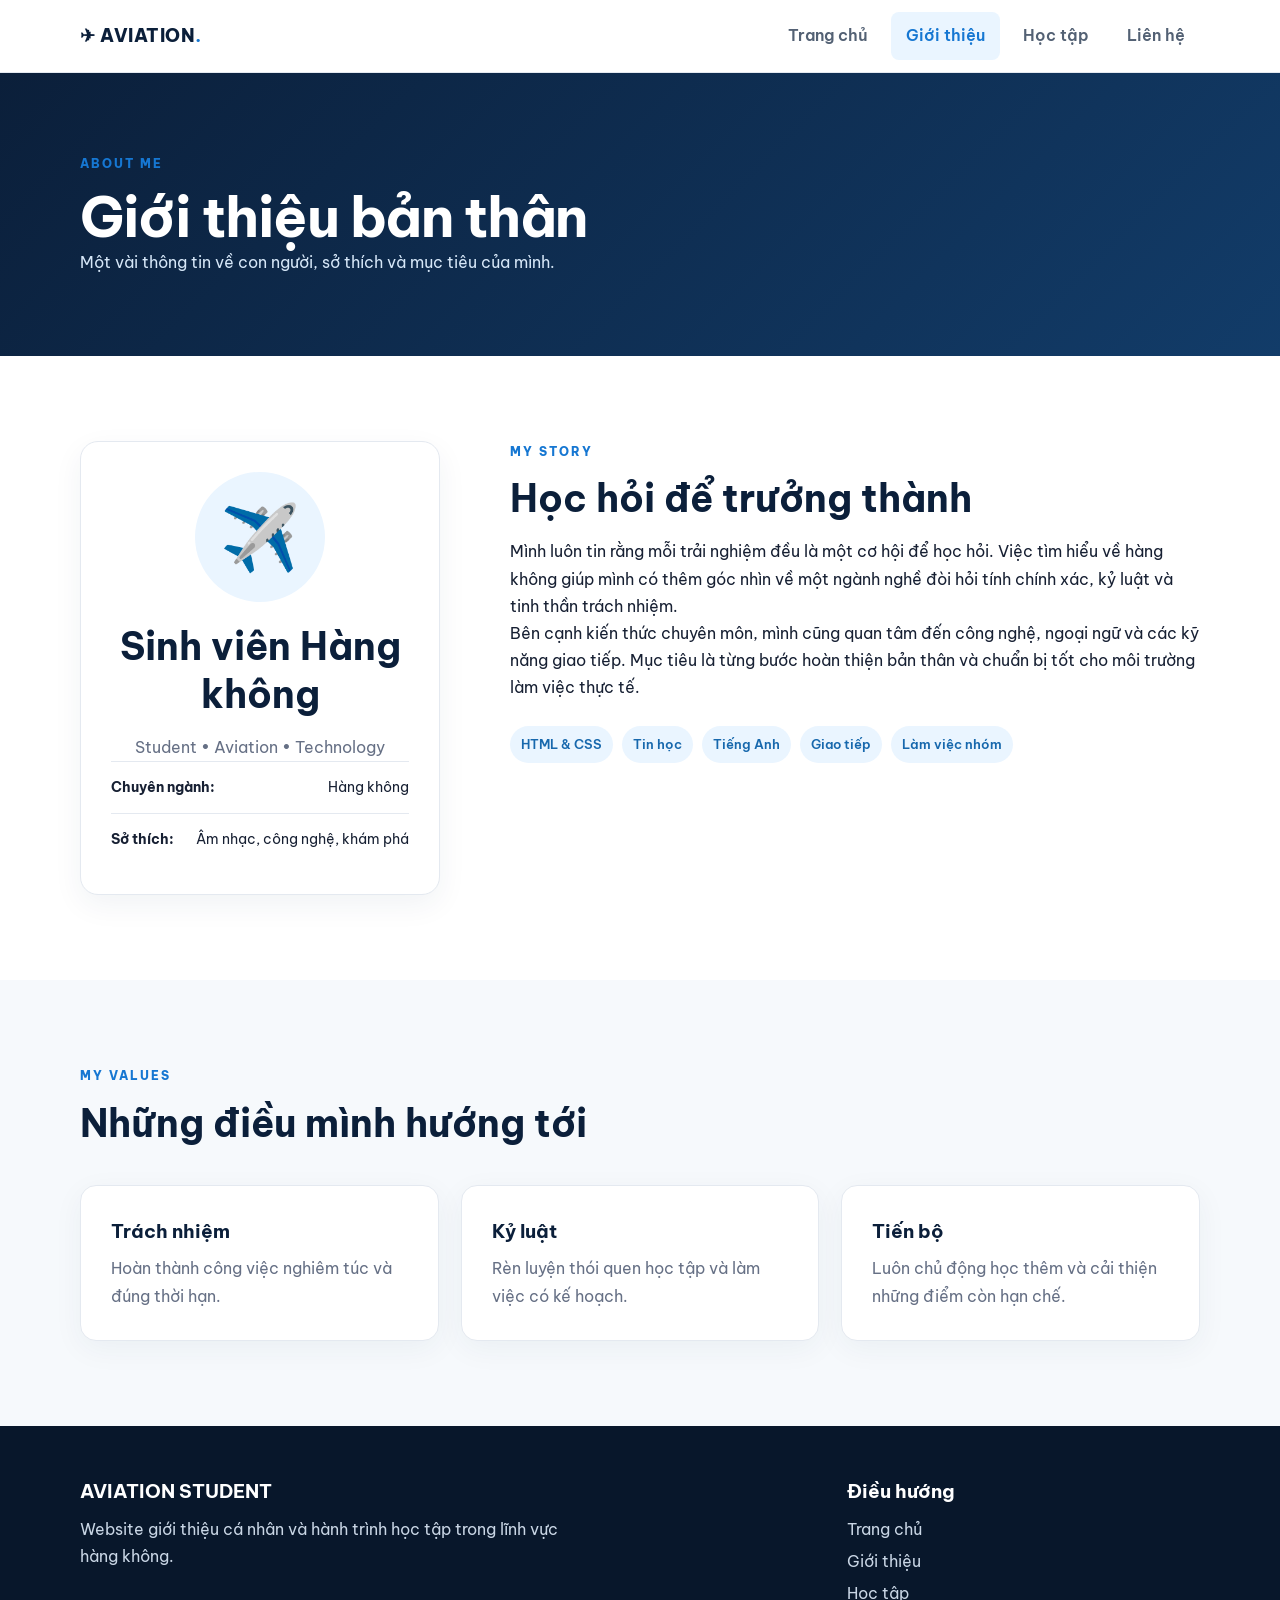
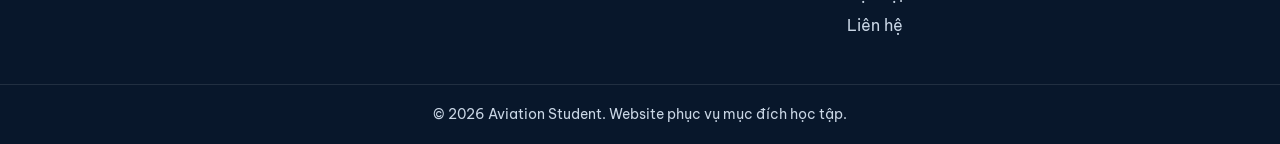
==== about.html @ e6d18a39 "Add files via upload Upload website" ====
<!DOCTYPE html>
<html lang="vi">
<head>
    <meta charset="UTF-8">
    <meta name="viewport" content="width=device-width, initial-scale=1.0">
    <meta name="description" content="Website cá nhân của sinh viên ngành Hàng không">
    <title>Giới thiệu | Aviation Student</title>
    <link rel="stylesheet" href="css/style.css">
</head>
<body>
<header class="site-header">
    <div class="container nav-wrap">
        <a class="logo" href="index.html">✈ AVIATION<span>.</span></a>
        <nav class="nav">
            <a class="" href="index.html">Trang chủ</a>
            <a class="active" href="about.html">Giới thiệu</a>
            <a class="" href="study.html">Học tập</a>
            <a class="" href="contact.html">Liên hệ</a>
        </nav>
    </div>
</header>

<main>

<section class="page-banner">
    <div class="container">
        <p class="eyebrow">ABOUT ME</p>
        <h1>Giới thiệu bản thân</h1>
        <p>Một vài thông tin về con người, sở thích và mục tiêu của mình.</p>
    </div>
</section>

<section class="section">
    <div class="container about-grid">
        <div class="profile-card">
            <div class="avatar">✈️</div>
            <h2>Sinh viên Hàng không</h2>
            <p class="muted">Student • Aviation • Technology</p>
            <div class="profile-line"><strong>Chuyên ngành:</strong><span>Hàng không</span></div>
            <div class="profile-line"><strong>Sở thích:</strong><span>Âm nhạc, công nghệ, khám phá</span></div>
        </div>
        <div>
            <p class="eyebrow">MY STORY</p>
            <h2>Học hỏi để trưởng thành</h2>
            <p>Mình luôn tin rằng mỗi trải nghiệm đều là một cơ hội để học hỏi. Việc tìm hiểu về hàng không giúp mình có thêm góc nhìn về một ngành nghề đòi hỏi tính chính xác, kỷ luật và tinh thần trách nhiệm.</p>
            <p>Bên cạnh kiến thức chuyên môn, mình cũng quan tâm đến công nghệ, ngoại ngữ và các kỹ năng giao tiếp. Mục tiêu là từng bước hoàn thiện bản thân và chuẩn bị tốt cho môi trường làm việc thực tế.</p>
            <div class="skills">
                <span>HTML & CSS</span><span>Tin học</span><span>Tiếng Anh</span><span>Giao tiếp</span><span>Làm việc nhóm</span>
            </div>
        </div>
    </div>
</section>

<section class="section light">
    <div class="container">
        <div class="section-heading">
            <p class="eyebrow">MY VALUES</p>
            <h2>Những điều mình hướng tới</h2>
        </div>
        <div class="cards three">
            <article class="card"><h3>Trách nhiệm</h3><p>Hoàn thành công việc nghiêm túc và đúng thời hạn.</p></article>
            <article class="card"><h3>Kỷ luật</h3><p>Rèn luyện thói quen học tập và làm việc có kế hoạch.</p></article>
            <article class="card"><h3>Tiến bộ</h3><p>Luôn chủ động học thêm và cải thiện những điểm còn hạn chế.</p></article>
        </div>
    </div>
</section>

</main>

<footer class="footer">
    <div class="container footer-grid">
        <div>
            <h3>AVIATION STUDENT</h3>
            <p>Website giới thiệu cá nhân và hành trình học tập trong lĩnh vực hàng không.</p>
        </div>
        <div>
            <h3>Điều hướng</h3>
            <a href="index.html">Trang chủ</a>
            <a href="about.html">Giới thiệu</a>
            <a href="study.html">Học tập</a>
            <a href="contact.html">Liên hệ</a>
        </div>
    </div>
    <div class="copyright">© 2026 Aviation Student. Website phục vụ mục đích học tập.</div>
</footer>
</body>
</html>
---- css/style.css ----
@import url('https://fonts.googleapis.com/css2?family=Be+Vietnam+Pro:wght@400;500;600;700;800&display=swap');

:root{
    --navy:#0b1f3a; --blue:#1677d2; --sky:#eaf5ff; --text:#172033;
    --muted:#667085; --white:#fff; --border:#e4e9f0; --light:#f6f9fc;
}
*{box-sizing:border-box;margin:0;padding:0}
html{scroll-behavior:smooth}
body{font-family:'Be Vietnam Pro',Arial,sans-serif;color:var(--text);line-height:1.7;background:#fff}
a{text-decoration:none;color:inherit}
.container{width:min(1120px,92%);margin:auto}
.site-header{position:sticky;top:0;z-index:20;background:rgba(255,255,255,.96);border-bottom:1px solid var(--border);backdrop-filter:blur(10px)}
.nav-wrap{height:72px;display:flex;align-items:center;justify-content:space-between}
.logo{font-weight:800;letter-spacing:.5px;color:var(--navy);font-size:1.1rem}
.logo span{color:var(--blue)}
.nav{display:flex;gap:8px}
.nav a{padding:10px 15px;border-radius:8px;font-weight:600;color:#536174}
.nav a:hover,.nav a.active{background:var(--sky);color:var(--blue)}
.hero{background:linear-gradient(135deg,#f4faff 0%,#eaf5ff 55%,#fff 100%);min-height:590px;display:flex;align-items:center}
.hero-content{display:grid;grid-template-columns:1.5fr 1fr;gap:70px;align-items:center}
.eyebrow{font-size:.78rem;font-weight:800;letter-spacing:2px;color:var(--blue);margin-bottom:12px}
h1{font-size:clamp(2.2rem,5vw,4.2rem);line-height:1.12;letter-spacing:-1.5px;color:var(--navy)}
h1 span{color:var(--blue)}
h2{font-size:clamp(1.7rem,3vw,2.5rem);line-height:1.25;color:var(--navy);margin-bottom:16px}
h3{color:var(--navy);margin-bottom:8px}
.lead{font-size:1.08rem;color:var(--muted);max-width:650px;margin:22px 0 30px}
.hero-actions{display:flex;gap:12px;flex-wrap:wrap}
.btn{display:inline-block;padding:12px 20px;border-radius:9px;border:1px solid transparent;font-weight:700;cursor:pointer;font:inherit}
.btn-primary{background:var(--blue);color:#fff}.btn-primary:hover{background:#0e62b2}
.btn-outline{border-color:#c8d3df;color:var(--navy);background:#fff}.btn-outline:hover{border-color:var(--blue);color:var(--blue)}
.hero-card{background:var(--navy);color:#fff;border-radius:24px;padding:55px 35px;text-align:center;box-shadow:0 25px 60px rgba(11,31,58,.18)}
.plane-icon{font-size:5rem;margin-bottom:20px}
.hero-card p{font-size:1.1rem}
.section{padding:85px 0}
.section.light{background:var(--light)}
.section-heading{max-width:760px;margin-bottom:38px}
.section-heading>p:last-child{color:var(--muted)}
.cards{display:grid;gap:22px}.cards.three{grid-template-columns:repeat(3,1fr)}
.card{padding:30px;background:#fff;border:1px solid var(--border);border-radius:16px;box-shadow:0 8px 30px rgba(20,50,80,.05)}
.card p,.content-box p{color:var(--muted)}
.card-icon{font-size:2rem;margin-bottom:15px}.subject>span{color:var(--blue);font-weight:800;font-size:.8rem}
.quote-section{padding:75px 0;background:var(--navy);color:#fff}
.quote{text-align:center;max-width:800px}.quote-mark{font-size:5rem;line-height:.5;color:#65b5ff}
blockquote{font-size:1.6rem;font-weight:600;margin:25px 0 10px}.quote p{opacity:.7}
.page-banner{padding:80px 0;background:linear-gradient(135deg,#0b1f3a,#123c69);color:#fff}
.page-banner h1{color:#fff;font-size:clamp(2.2rem,5vw,3.5rem)}.page-banner>div>p:last-child{color:#d6e7f8;max-width:700px}
.about-grid,.contact-grid{display:grid;grid-template-columns:360px 1fr;gap:70px;align-items:start}
.profile-card{border:1px solid var(--border);border-radius:18px;padding:30px;text-align:center;background:#fff;box-shadow:0 10px 30px rgba(20,50,80,.06)}
.avatar{width:130px;height:130px;margin:0 auto 20px;border-radius:50%;display:grid;place-items:center;background:var(--sky);font-size:4rem}
.muted{color:var(--muted)}
.profile-line{display:flex;justify-content:space-between;gap:15px;text-align:left;padding:13px 0;border-top:1px solid var(--border);font-size:.9rem}
.skills{display:flex;flex-wrap:wrap;gap:9px;margin-top:25px}.skills span{background:var(--sky);color:#1768ad;padding:7px 11px;border-radius:99px;font-size:.82rem;font-weight:600}
.content-box{background:var(--light);padding:32px;border-radius:16px;border-left:4px solid var(--blue)}.content-box p+p{margin-top:15px}
.timeline{max-width:850px}.timeline-item{display:flex;gap:22px;padding:22px 0;border-bottom:1px solid var(--border)}
.timeline-item>span{min-width:42px;height:42px;border-radius:50%;background:var(--sky);color:var(--blue);display:grid;place-items:center;font-weight:800}
.contact-list{margin-top:28px;display:grid;gap:20px}.contact-list>div{display:flex;gap:16px}.contact-list span{font-size:1.5rem}.contact-list p{color:var(--muted)}
.contact-form{background:var(--light);padding:30px;border-radius:18px;display:grid;gap:9px}
.contact-form label{font-weight:700;font-size:.9rem;margin-top:4px}
.contact-form input,.contact-form textarea{border:1px solid #d5dde7;border-radius:8px;padding:12px 14px;font:inherit;background:#fff;resize:vertical}
.contact-form input:focus,.contact-form textarea:focus{outline:2px solid #b7dcff;border-color:var(--blue)}
.contact-form small{color:var(--muted);margin-top:5px}
.footer{background:#08172b;color:#c9d6e5;padding:50px 0 0}.footer-grid{display:grid;grid-template-columns:2fr 1fr;gap:60px;padding-bottom:40px}.footer h3{color:#fff}.footer p{max-width:500px}.footer a{display:block;margin:5px 0;color:#c9d6e5}.footer a:hover{color:#fff}.copyright{text-align:center;border-top:1px solid rgba(255,255,255,.1);padding:18px;font-size:.85rem}
@media(max-width:800px){
    .nav-wrap{height:auto;min-height:70px;flex-direction:column;gap:8px;padding:12px 0}
    .nav{width:100%;justify-content:center;flex-wrap:wrap}.nav a{padding:7px 10px;font-size:.9rem}
    .hero{padding:70px 0}.hero-content{grid-template-columns:1fr;gap:35px}
    .hero-card{padding:35px}
    .cards.three{grid-template-columns:1fr}
    .section{padding:60px 0}
    .about-grid,.contact-grid{grid-template-columns:1fr;gap:35px}
    .page-banner{padding:60px 0}
    .footer-grid{grid-template-columns:1fr;gap:25px}
}
@media(max-width:450px){h1{font-size:2.2rem}.hero-actions .btn{width:100%;text-align:center}}
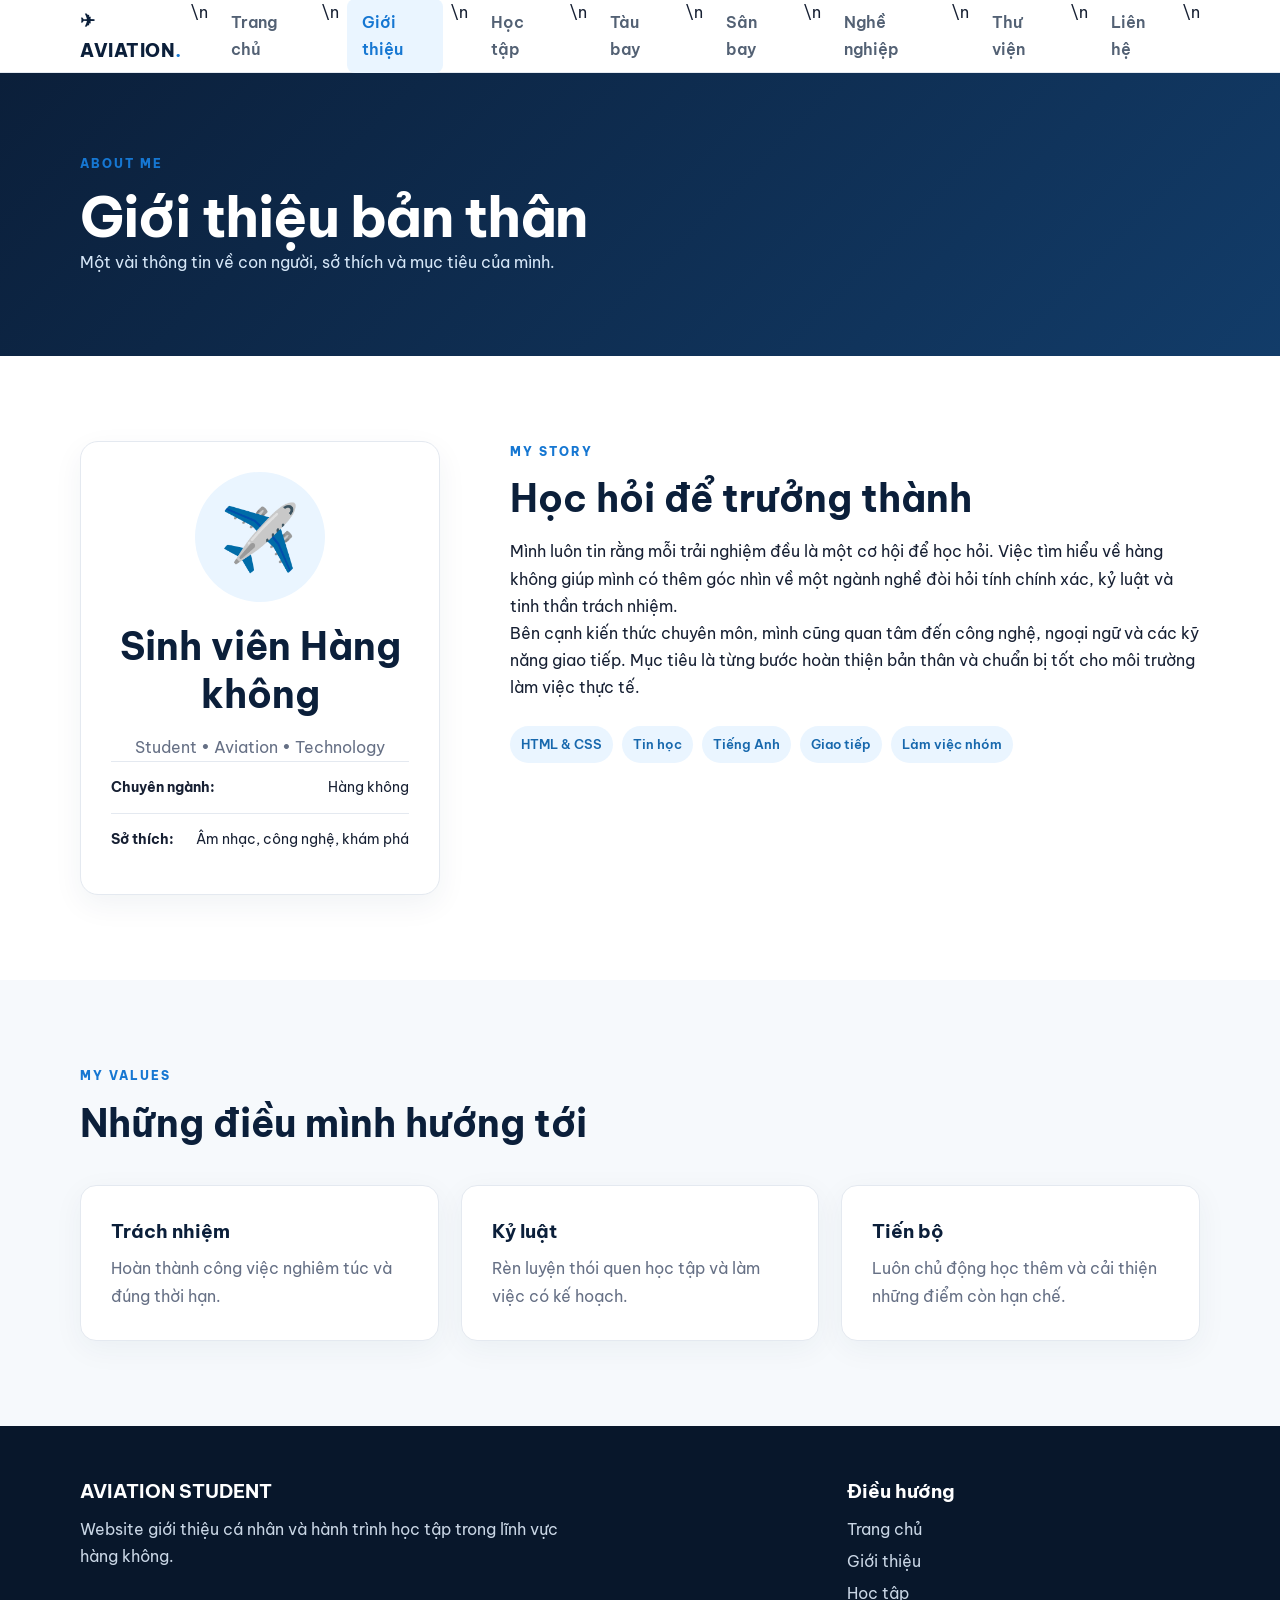
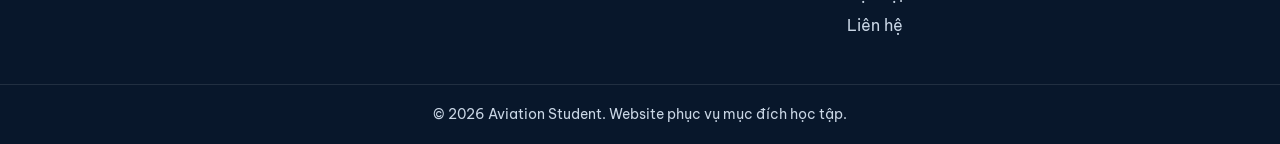
==== commit 65f5ed1f: "Unify navigation across all pages" ====
--- a/about.html
+++ b/about.html
@@ -11,12 +11,7 @@
 <header class="site-header">
     <div class="container nav-wrap">
         <a class="logo" href="index.html">✈ AVIATION<span>.</span></a>
-        <nav class="nav">
-            <a class="" href="index.html">Trang chủ</a>
-            <a class="active" href="about.html">Giới thiệu</a>
-            <a class="" href="study.html">Học tập</a>
-            <a class="" href="contact.html">Liên hệ</a>
-        </nav>
+        <nav class="nav">\n            <a class="" href="index.html">Trang chủ</a>\n            <a class="active" href="about.html">Giới thiệu</a>\n            <a class="" href="study.html">Học tập</a>\n            <a class="" href="aircraft.html">Tàu bay</a>\n            <a class="" href="airport.html">Sân bay</a>\n            <a class="" href="careers.html">Nghề nghiệp</a>\n            <a class="" href="gallery.html">Thư viện</a>\n            <a class="" href="contact.html">Liên hệ</a>\n        </nav>
     </div>
 </header>
 
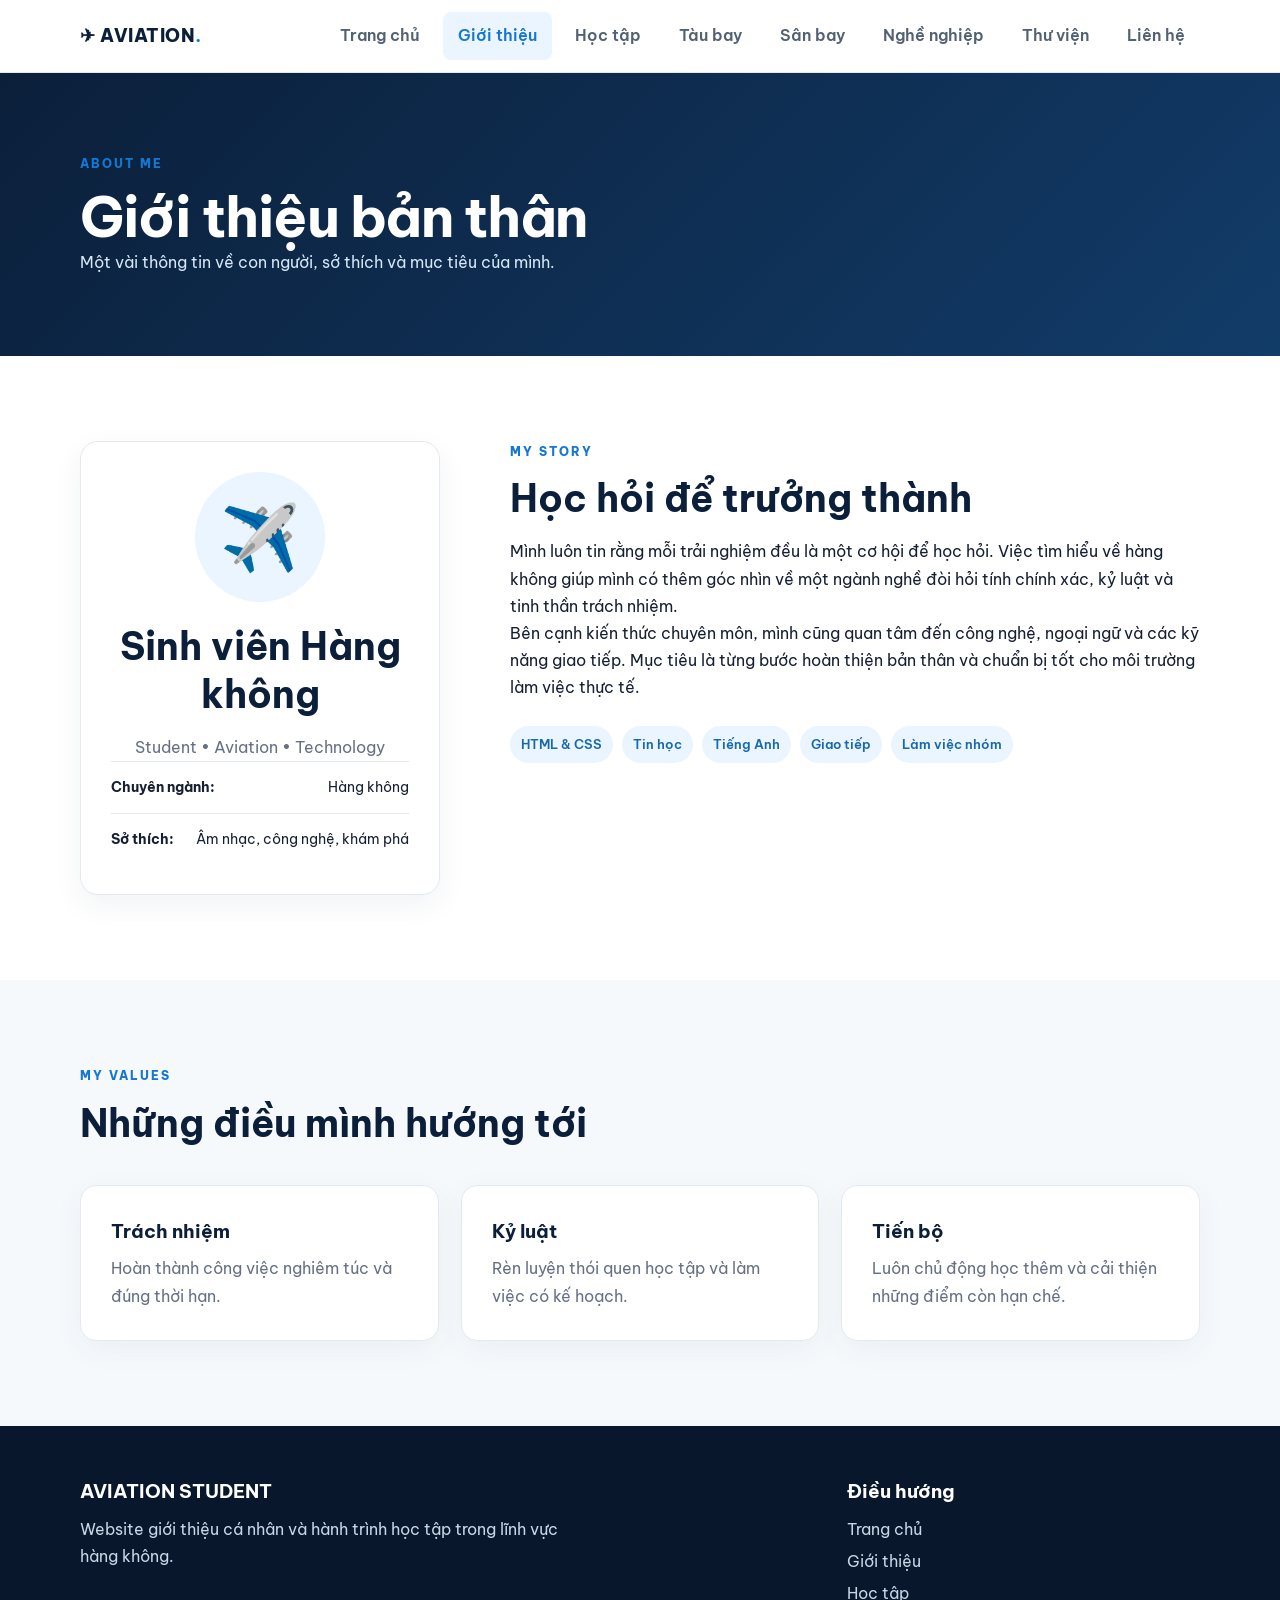
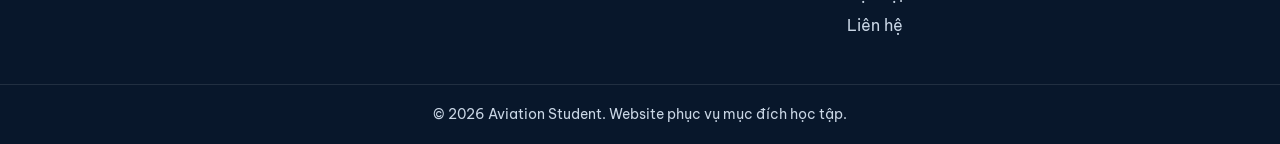
==== commit cd58681e: "Fix navigation markup formatting" ====
--- a/about.html
+++ b/about.html
@@ -11,7 +11,16 @@
 <header class="site-header">
     <div class="container nav-wrap">
         <a class="logo" href="index.html">✈ AVIATION<span>.</span></a>
-        <nav class="nav">\n            <a class="" href="index.html">Trang chủ</a>\n            <a class="active" href="about.html">Giới thiệu</a>\n            <a class="" href="study.html">Học tập</a>\n            <a class="" href="aircraft.html">Tàu bay</a>\n            <a class="" href="airport.html">Sân bay</a>\n            <a class="" href="careers.html">Nghề nghiệp</a>\n            <a class="" href="gallery.html">Thư viện</a>\n            <a class="" href="contact.html">Liên hệ</a>\n        </nav>
+        <nav class="nav">
+            <a class="" href="index.html">Trang chủ</a>
+            <a class="active" href="about.html">Giới thiệu</a>
+            <a class="" href="study.html">Học tập</a>
+            <a class="" href="aircraft.html">Tàu bay</a>
+            <a class="" href="airport.html">Sân bay</a>
+            <a class="" href="careers.html">Nghề nghiệp</a>
+            <a class="" href="gallery.html">Thư viện</a>
+            <a class="" href="contact.html">Liên hệ</a>
+        </nav>
     </div>
 </header>
 
--- a/css/style.css
+++ b/css/style.css
@@ -73,3 +73,30 @@
     .footer-grid{grid-template-columns:1fr;gap:25px}
 }
 @media(max-width:450px){h1{font-size:2.2rem}.hero-actions .btn{width:100%;text-align:center}}
+
+/* Responsive layout improvements */
+.nav-wrap{gap:16px;min-height:72px;height:auto;padding-top:10px;padding-bottom:10px}
+.nav{flex-wrap:wrap;justify-content:flex-end}
+img{max-width:100%;height:auto}
+.cards img{display:block}
+@media(max-width:900px){
+ .nav-wrap{align-items:flex-start;flex-direction:column}
+ .nav{justify-content:flex-start;width:100%;gap:4px}
+ .nav a{padding:7px 10px;font-size:.9rem}
+ .hero-content,.about-grid{grid-template-columns:1fr;gap:28px}
+ .cards.three{grid-template-columns:repeat(2,minmax(0,1fr))}
+}
+@media(max-width:600px){
+ .container{width:min(100% - 32px,1120px)}
+ .nav{display:grid;grid-template-columns:repeat(2,minmax(0,1fr));width:100%}
+ .nav a{text-align:center;padding:8px 5px}
+ .hero{padding:56px 0}
+ .hero h1{font-size:clamp(2rem,9vw,3rem);line-height:1.2}
+ .page-banner{padding:48px 0}
+ .section{padding:48px 0}
+ .section-heading h2{font-size:1.7rem}
+ .cards.three{grid-template-columns:1fr}
+ .footer-grid{grid-template-columns:1fr;gap:24px}
+ .hero-actions{display:flex;flex-wrap:wrap;gap:10px}
+ .btn{max-width:100%}
+}
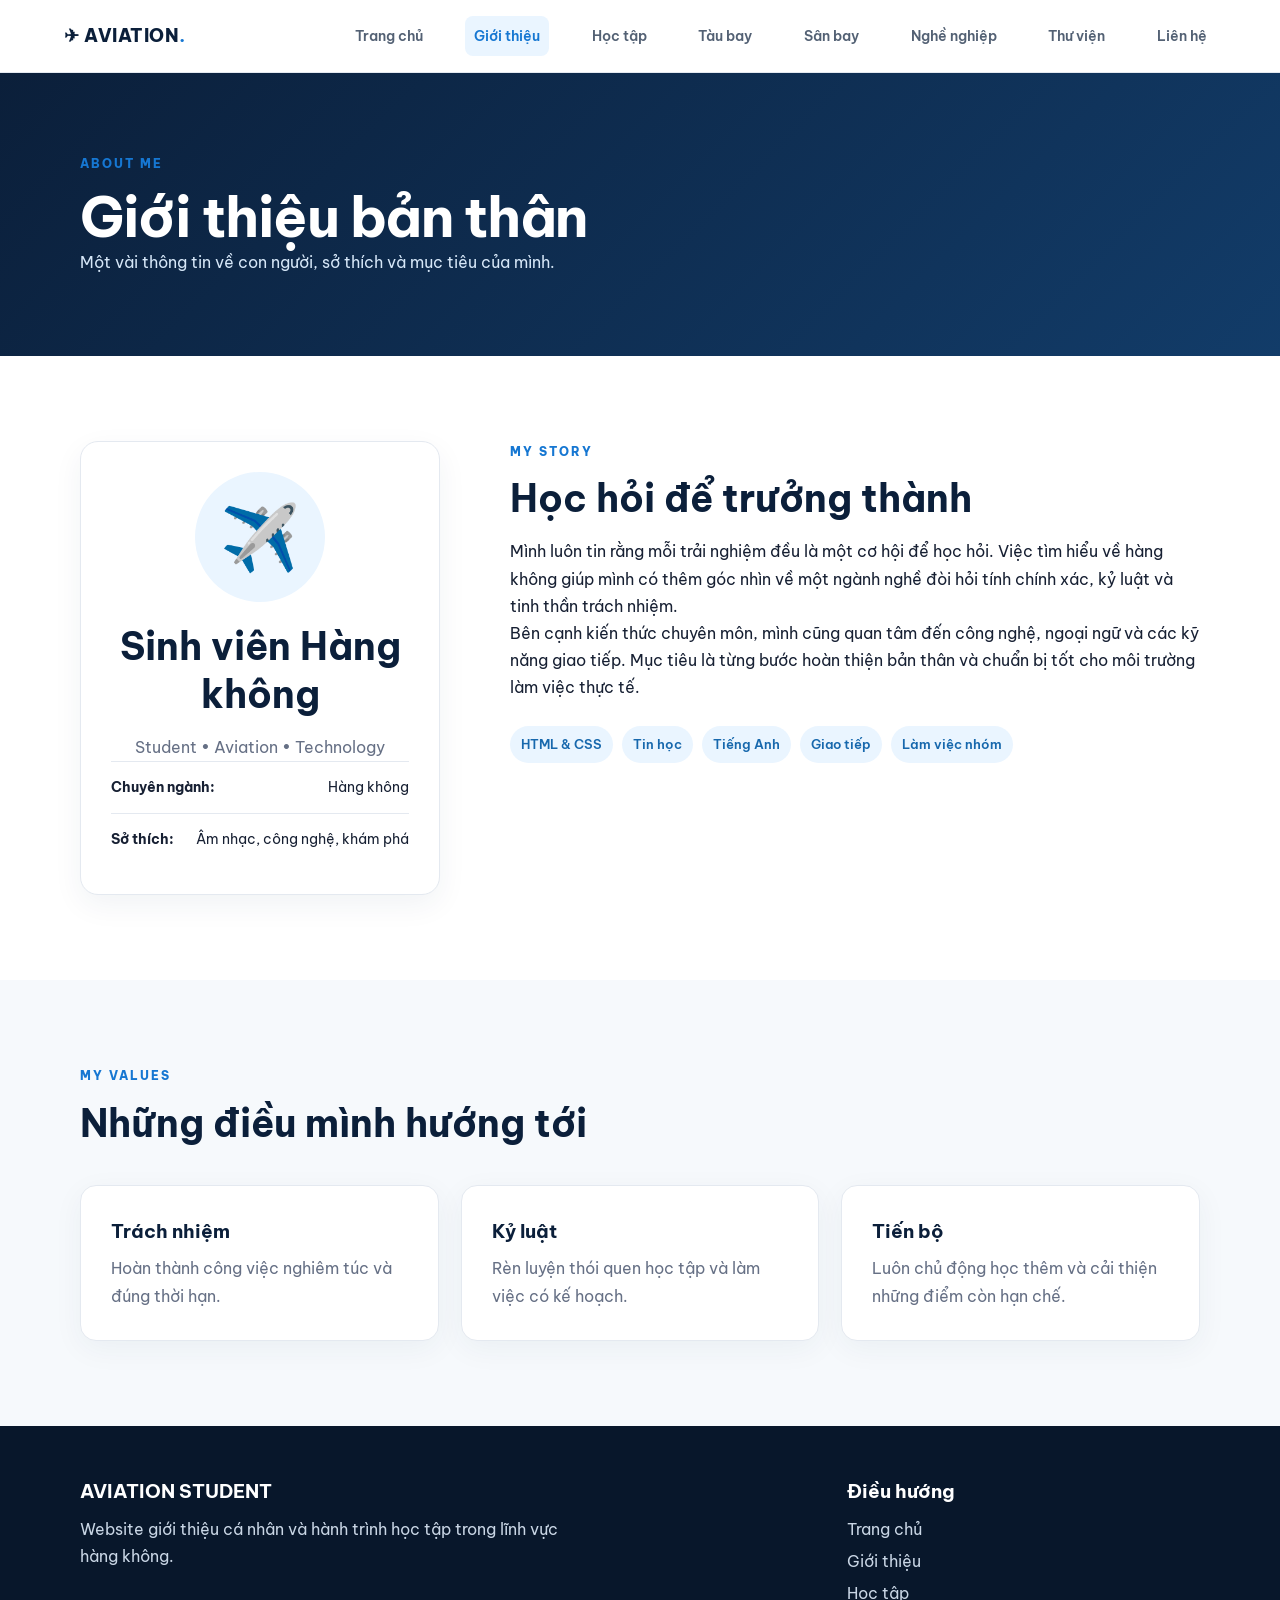
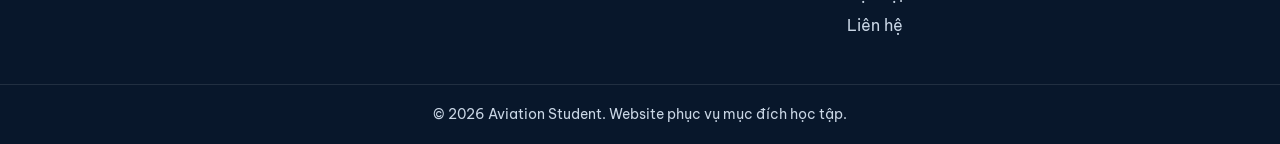
==== commit 137155a9: "Refresh shared navigation stylesheet" ====
--- a/about.html
+++ b/about.html
@@ -5,7 +5,7 @@
     <meta name="viewport" content="width=device-width, initial-scale=1.0">
     <meta name="description" content="Website cá nhân của sinh viên ngành Hàng không">
     <title>Giới thiệu | Aviation Student</title>
-    <link rel="stylesheet" href="css/style.css">
+    <link rel="stylesheet" href="css/style.css?v=20261003-3">
 </head>
 <body>
 <header class="site-header">
--- a/css/style.css
+++ b/css/style.css
@@ -100,3 +100,29 @@
  .hero-actions{display:flex;flex-wrap:wrap;gap:10px}
  .btn{max-width:100%}
 }
+
+/* Final navigation fix: keep all eight links visible on wide screens */
+@media(min-width:901px){
+  .site-header .nav-wrap{
+    width:min(1400px,90%);
+    gap:0;
+    justify-content:space-between;
+  }
+  .site-header .nav{
+    display:flex;
+    flex:1;
+    min-width:0;
+    margin-left:160px;
+    justify-content:space-between;
+    flex-wrap:nowrap;
+    gap:0;
+  }
+  .site-header .nav a{
+    white-space:nowrap;
+    padding:8px 9px;
+    font-size:.9rem;
+  }
+}
+@media(max-width:900px){
+  .site-header .nav{display:flex;flex-wrap:wrap;justify-content:flex-start}
+}
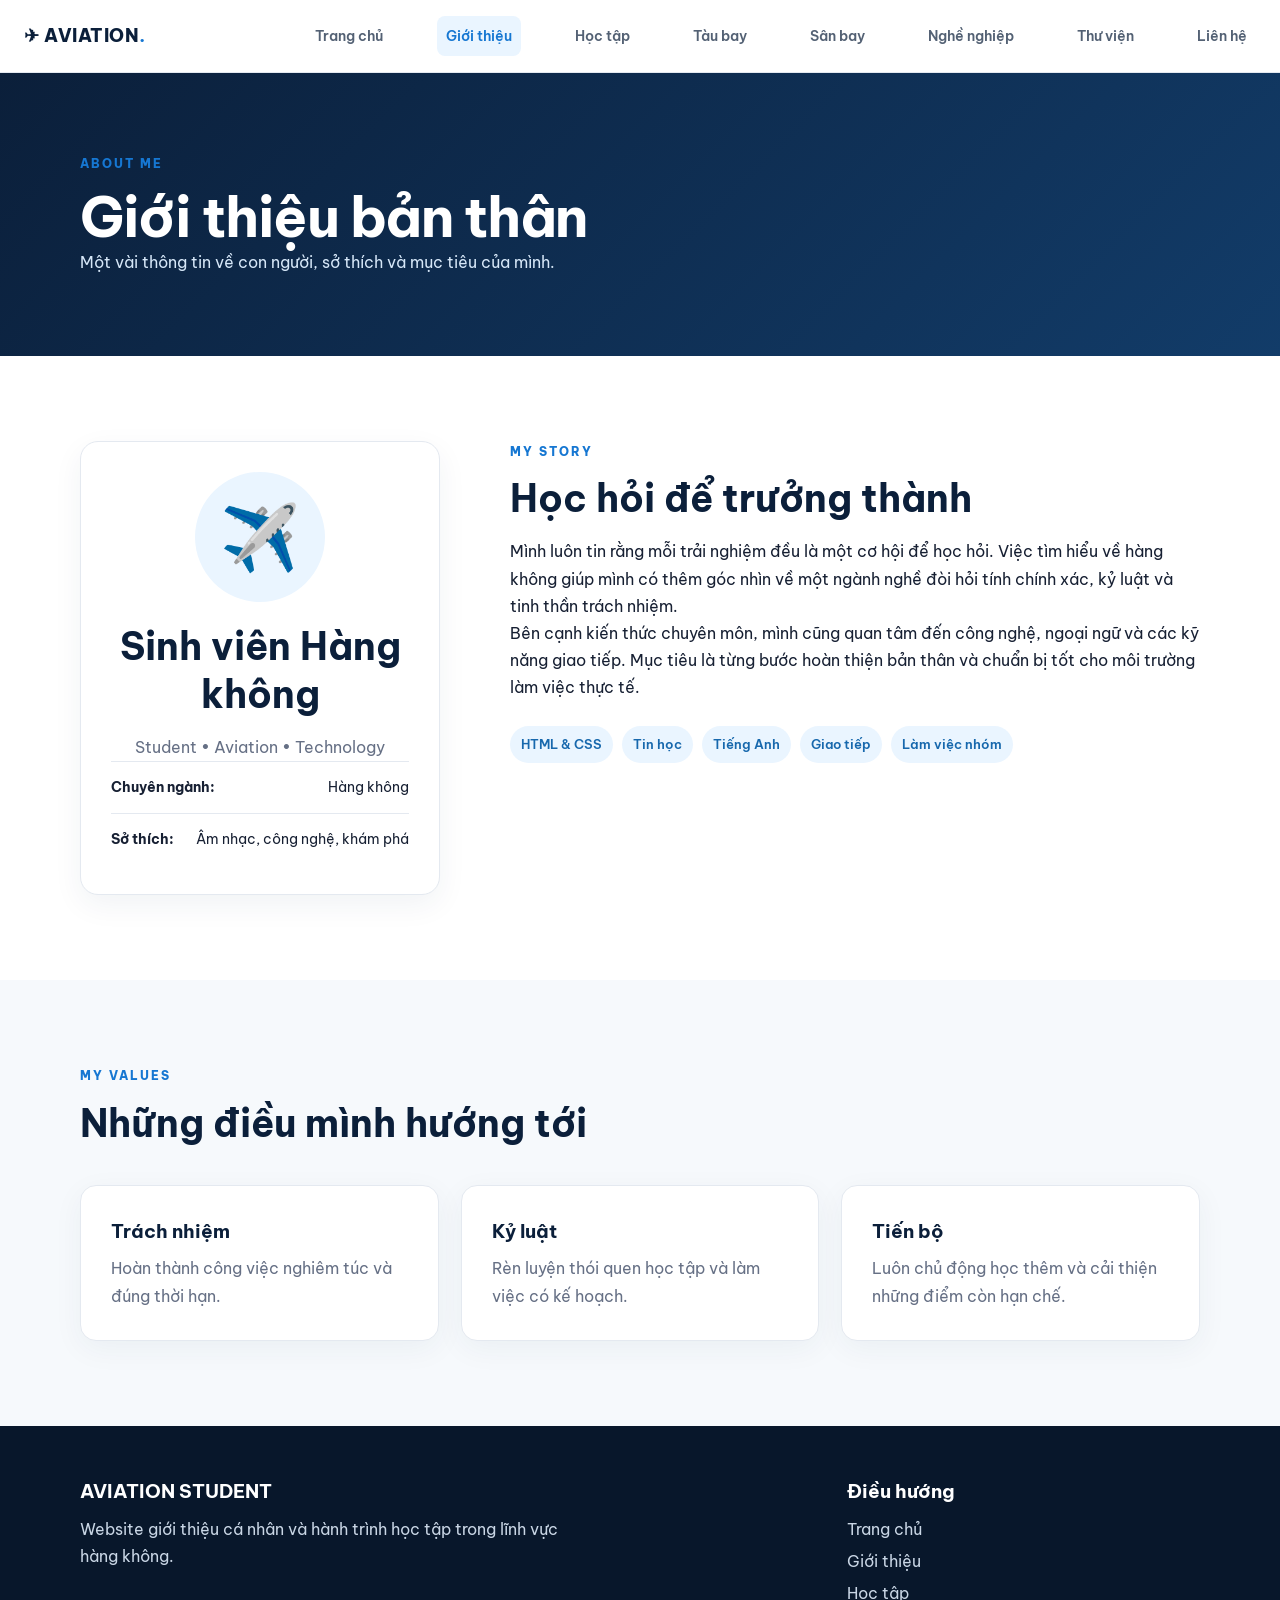
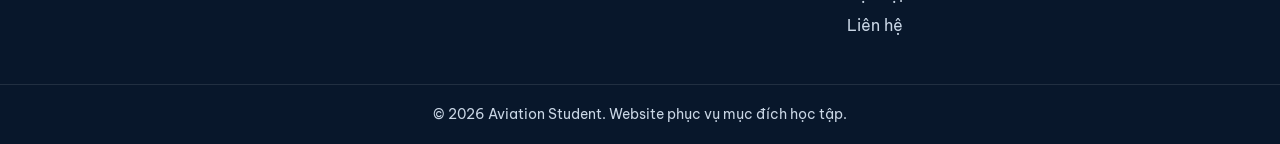
==== commit 9deae8ce: "Load final centered header stylesheet" ====
--- a/about.html
+++ b/about.html
@@ -5,7 +5,7 @@
     <meta name="viewport" content="width=device-width, initial-scale=1.0">
     <meta name="description" content="Website cá nhân của sinh viên ngành Hàng không">
     <title>Giới thiệu | Aviation Student</title>
-    <link rel="stylesheet" href="css/style.css?v=20261003-3">
+    <link rel="stylesheet" href="css/style.css?v=20261003-6">
 </head>
 <body>
 <header class="site-header">
--- a/css/style.css
+++ b/css/style.css
@@ -126,3 +126,44 @@
 @media(max-width:900px){
   .site-header .nav{display:flex;flex-wrap:wrap;justify-content:flex-start}
 }
+
+
+/* Header alignment matching the requested reference */
+@media (min-width: 901px) {
+  .site-header .container.nav-wrap {
+    width: min(1400px, 90%) !important;
+    margin-left: auto !important;
+    margin-right: auto !important;
+    display: flex;
+    justify-content: space-between;
+    align-items: center;
+  }
+  .site-header .nav {
+    flex: 1 1 auto;
+    margin-left: 160px;
+    display: flex;
+    justify-content: space-between;
+    gap: 0;
+    flex-wrap: nowrap;
+  }
+  .site-header .nav a {
+    padding: 8px 9px;
+    white-space: nowrap;
+  }
+}
+
+/* Reference header: centered 1400px content area on desktop */
+@media screen and (min-width: 901px) {
+  header.site-header .container.nav-wrap {
+    width: 1400px !important;
+    max-width: calc(100% - 48px) !important;
+    margin-inline: auto !important;
+    justify-content: space-between !important;
+  }
+  header.site-header .nav {
+    flex: 1 1 auto !important;
+    margin-left: 160px !important;
+    justify-content: space-between !important;
+    gap: 0 !important;
+  }
+}
